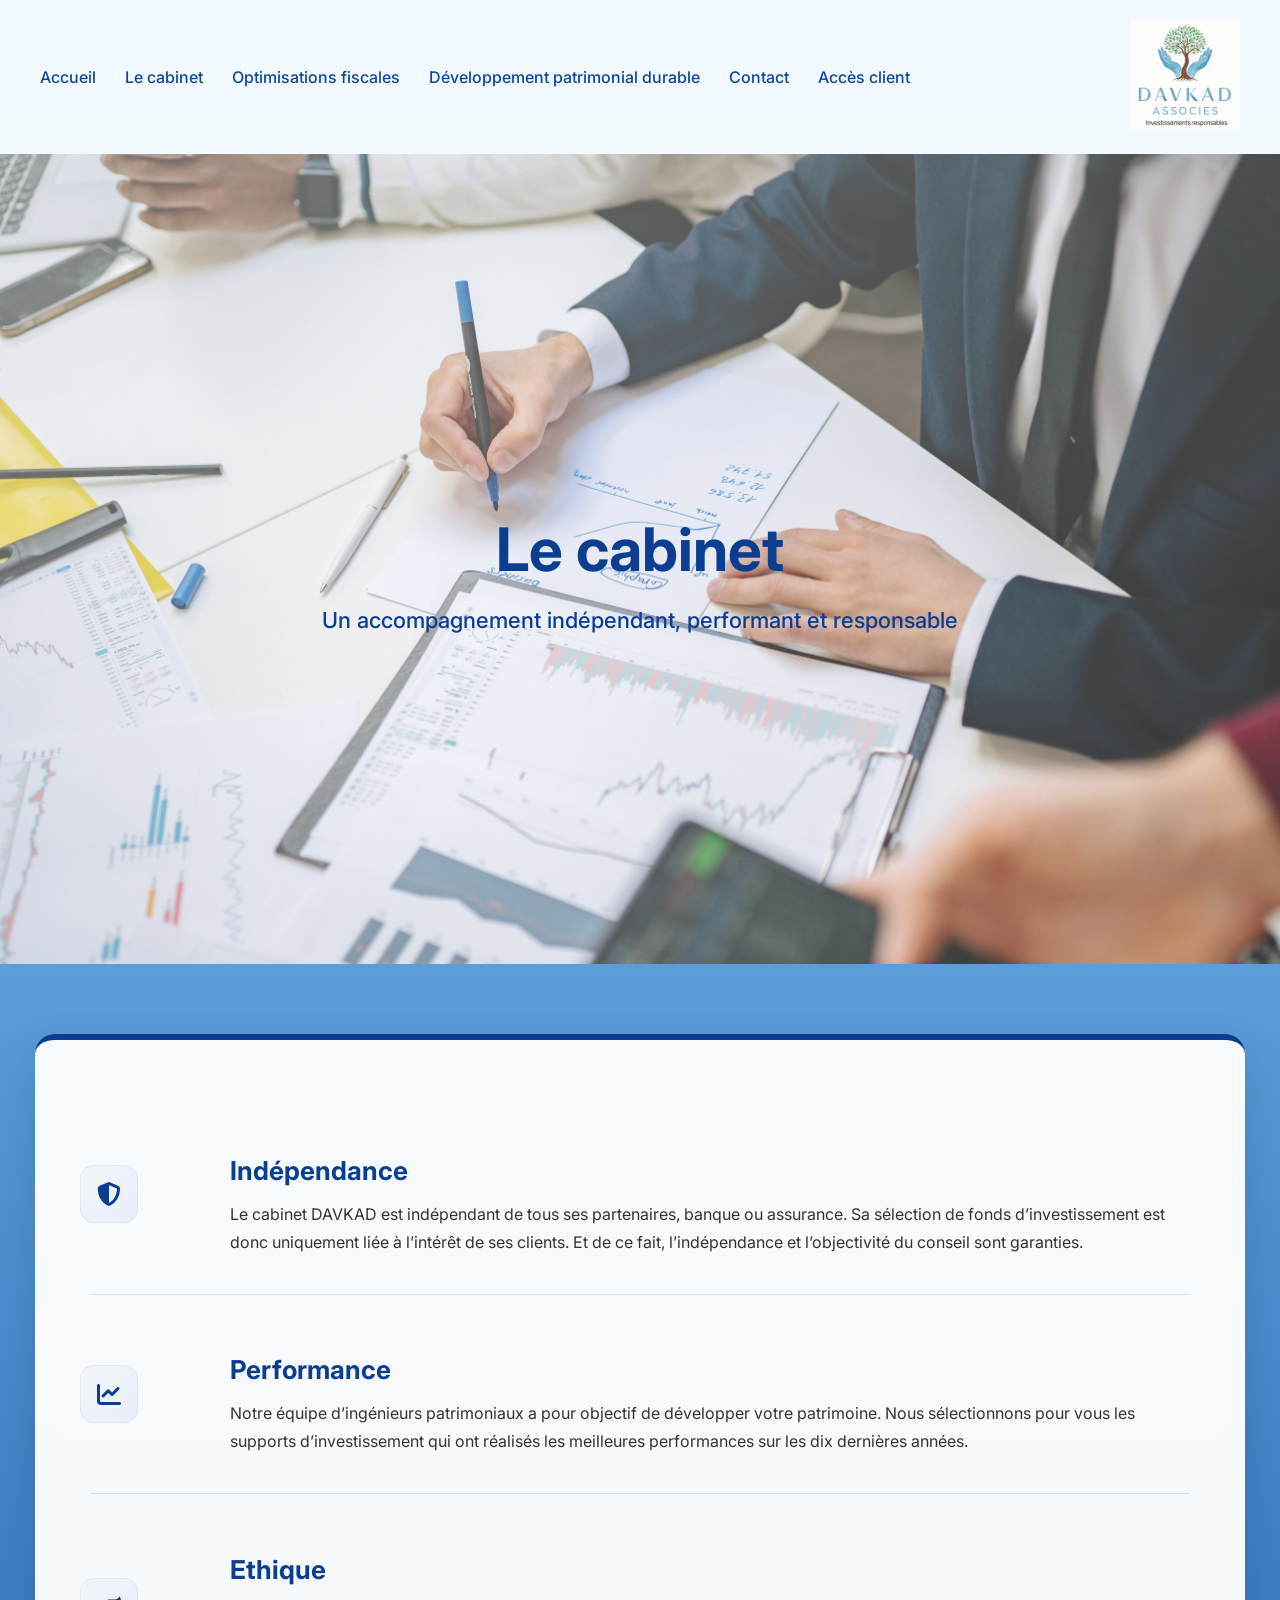
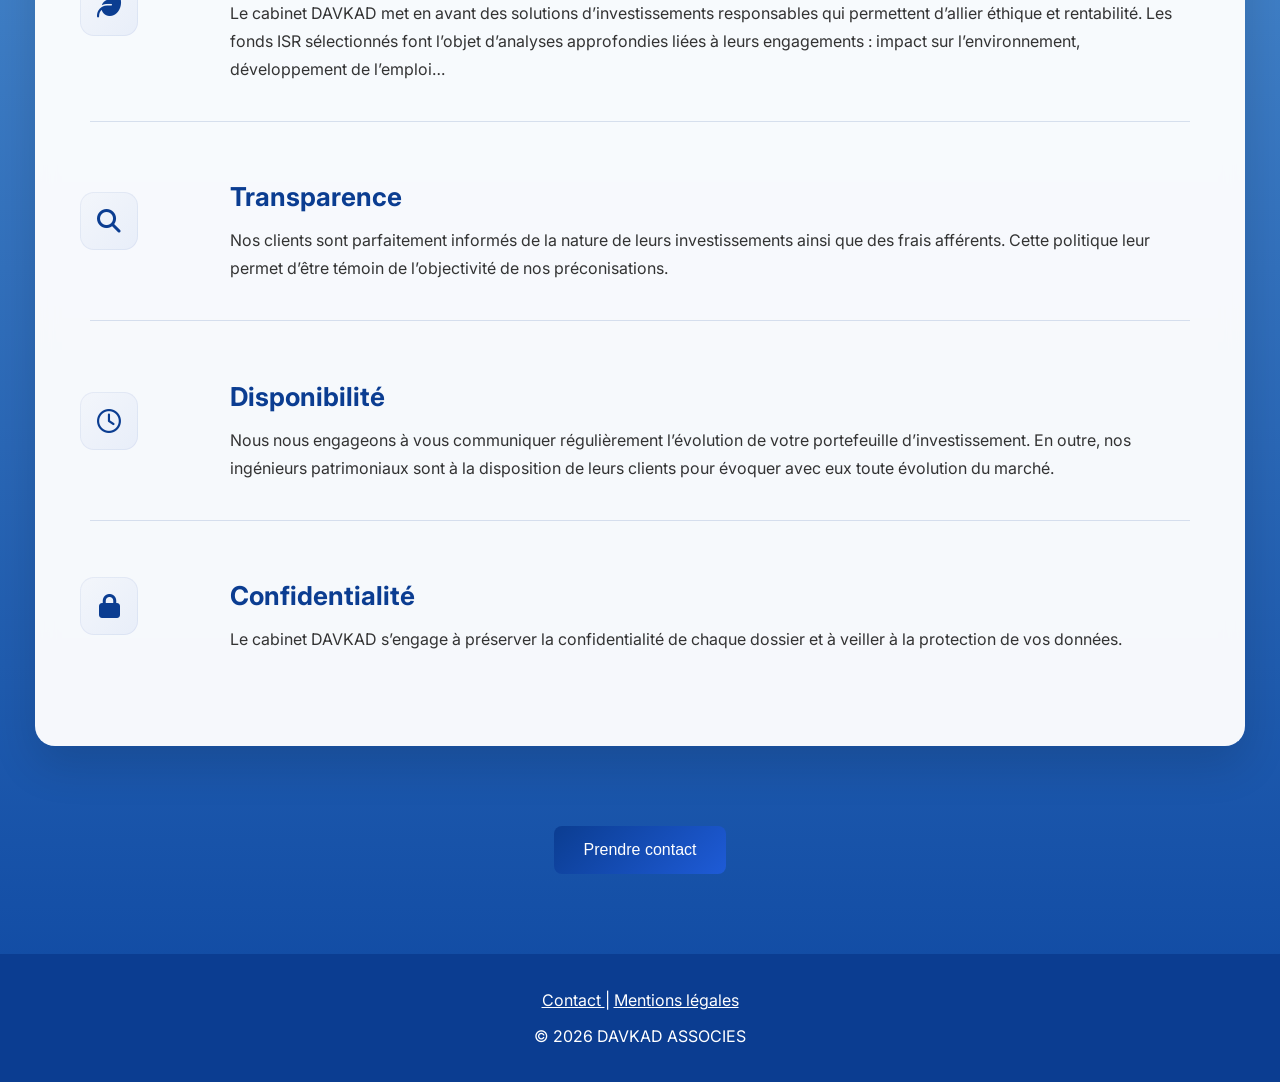
==== cabinet.html @ 6f0047c4 "Add files via upload" ====
<!DOCTYPE html>
<html lang="fr">
<head>
<meta charset="UTF-8">
<meta name="viewport" content="width=device-width, initial-scale=1.0">
<title>Le cabinet - DAVKAD ASSOCIES</title>

<link rel="stylesheet" href="style.css">

<style>

/* POPUP */
.popup {
  position: fixed;
  top: 0;
  left: 0;
  width: 100%;
  height: 100%;
  background: rgba(0,0,0,0.6);
  display: none;
  justify-content: center;
  align-items: center;
  z-index: 999;
}

.popup.active {
  display: flex;
}

.popup-content {
  background: white;
  padding: 30px;
  border-radius: 10px;
  width: 90%;
  max-width: 600px;
  position: relative;
}

.close-btn {
  position: absolute;
  top: 10px;
  right: 15px;
  font-size: 20px;
  cursor: pointer;
}

/* FORMULAIRE */
.contact-form {
  display: grid;
  grid-template-columns: 1fr 1fr;
  gap: 15px;
}

.input-group {
  position: relative;
}

.input-group i {
  position: absolute;
  left: 12px;
  top: 50%;
  transform: translateY(-50%);
  color: #888;
}

.input-group input,
.input-group select {
  width: 100%;
  padding: 12px 12px 12px 35px;
  border: 1px solid #ccc;
  border-radius: 6px;
}

.full {
  grid-column: span 2;
}

.contact-form button {
  grid-column: span 2;
  padding: 14px;
  background: linear-gradient(135deg, #0b3d91, #1e5bd7);
  color: white;
  border: none;
  border-radius: 6px;
  cursor: pointer;
}

/* HERO */
.hero-cabinet {
  height: 90vh;
  background-image: url("./images/slide7.jpg");
  background-size: cover;
  background-position: center;
  background-repeat: no-repeat;
  position: relative;
  display: flex;
  align-items: center;
  justify-content: center;
}

.hero-cabinet::after {
  content: "";
  position: absolute;
  inset: 0;
  background: linear-gradient(
    135deg,
    rgba(255,255,255,0.45),
    rgba(255,255,255,0.18)
  );
}

.hero-content {
  position: relative;
  z-index: 2;
  text-align: center;
}

.hero-content h1 {
  font-size: 60px;
  margin-bottom: 20px;
  color: #0b3d91;
}

.hero-content p {
  font-size: 22px;
  color: #0b3d91;
  font-weight: 500;
}

/* SECTION */
.section-cabinet {
  width: 90%;
  max-width: 1100px;
  margin: 70px auto 80px;
  padding: 55px;
  border-radius: 20px;
  background: rgba(255,255,255,0.96);
  backdrop-filter: blur(10px);
  border-top: 6px solid #0b3d91;
  box-shadow: 0 18px 45px rgba(0,0,0,0.14);
}

/* BLOCS */
.value-item {
  display: flex;
  align-items: center;
  padding: 38px 0;
  border-bottom: 1px solid rgba(11,61,145,0.14);
  position: relative;
}

.value-item:last-child {
  border-bottom: none;
}

/* ICONES */
.icon-box {

  position: absolute;
  left: -10px;

  min-width: 58px;
  height: 58px;

  border-radius: 14px;

  background: linear-gradient(
    135deg,
    #f3f6fb,
    #e8eef9
  );

  display: flex;
  align-items: center;
  justify-content: center;

  box-shadow:
  inset 0 0 0 1px rgba(11,61,145,0.06);
}

.icon-box i {
  font-size: 24px;
  color: #0b3d91;
}

/* PARAGRAPHES */
.value-content {

  margin-left: 140px;
}

.value-content h2 {
  color: #0b3d91;
  font-size: 26px;
  margin-bottom: 14px;
}

.value-content p {
  color: #333;
  font-size: 16px;
  line-height: 1.75;
  margin: 0;
}

/* CTA */
.cta-container {
  text-align: center;
  margin: 80px 0;
}

.cta-container button {
  padding: 15px 30px;
  border: none;
  border-radius: 8px;
  background: linear-gradient(135deg, #0b3d91, #1e5bd7);
  color: white;
  cursor: pointer;
  font-size: 16px;
}

/* RESPONSIVE */
@media(max-width: 900px) {

  .hero-content h1 {
    font-size: 42px;
  }

  .hero-content p {
    font-size: 18px;
  }

  .section-cabinet {
    padding: 35px;
  }

  .value-item {
    flex-direction: column;
    align-items: flex-start;
    gap: 25px;
  }

  .icon-box {
    position: relative;
    left: 0;
  }

  .value-content {
    margin-left: 0;
  }

  .value-content h2 {
    font-size: 24px;
  }

  .value-content p {
    font-size: 15px;
  }

  .contact-form {
    grid-template-columns: 1fr;
  }

  .full,
  .contact-form button {
    grid-column: span 1;
  }
}

</style>

<link rel="stylesheet"
href="https://cdnjs.cloudflare.com/ajax/libs/font-awesome/6.5.0/css/all.min.css">

</head>

<body>

<!-- HEADER -->
<header>
  <nav>
    <a href="index.html">Accueil</a>
    <a href="cabinet.html">Le cabinet</a>
    <a href="optimisations.html">Optimisations fiscales</a>
    <a href="patrimoine.html">Développement patrimonial durable</a>
    <a href="#" onclick="openPopup()">Contact</a>
    <a href="client.html">Accès client</a>
  </nav>

  <div class="logo">
    <img src="images/logo.png" alt="DAVKAD ASSOCIES">
  </div>
</header>

<!-- HERO -->
<section class="hero-cabinet">
  <div class="hero-content">
    <h1>Le cabinet</h1>
    <p>Un accompagnement indépendant, performant et responsable</p>
  </div>
</section>

<!-- CONTENU -->
<section class="section-cabinet">

  <div class="value-item">
    <div class="icon-box">
      <i class="fa-solid fa-shield-halved"></i>
    </div>

    <div class="value-content">
      <h2>Indépendance</h2>

      <p>
        Le cabinet DAVKAD est indépendant de tous ses partenaires, banque ou assurance.
        Sa sélection de fonds d’investissement est donc uniquement liée à l’intérêt de ses clients.
        Et de ce fait, l’indépendance et l’objectivité du conseil sont garanties.
      </p>
    </div>
  </div>

  <div class="value-item">
    <div class="icon-box">
      <i class="fa-solid fa-chart-line"></i>
    </div>

    <div class="value-content">
      <h2>Performance</h2>

      <p>
        Notre équipe d’ingénieurs patrimoniaux a pour objectif de développer votre patrimoine.
        Nous sélectionnons pour vous les supports d’investissement qui ont réalisés les meilleures
        performances sur les dix dernières années.
      </p>
    </div>
  </div>

  <div class="value-item">
    <div class="icon-box">
      <i class="fa-solid fa-leaf"></i>
    </div>

    <div class="value-content">
      <h2>Ethique</h2>

      <p>
        Le cabinet DAVKAD met en avant des solutions d’investissements responsables qui permettent
        d’allier éthique et rentabilité. Les fonds ISR sélectionnés font l’objet d’analyses approfondies
        liées à leurs engagements : impact sur l’environnement, développement de l’emploi…
      </p>
    </div>
  </div>

  <div class="value-item">
    <div class="icon-box">
      <i class="fa-solid fa-magnifying-glass"></i>
    </div>

    <div class="value-content">
      <h2>Transparence</h2>

      <p>
        Nos clients sont parfaitement informés de la nature de leurs investissements ainsi que des frais afférents.
        Cette politique leur permet d’être témoin de l’objectivité de nos préconisations.
      </p>
    </div>
  </div>

  <div class="value-item">
    <div class="icon-box">
      <i class="fa-regular fa-clock"></i>
    </div>

    <div class="value-content">
      <h2>Disponibilité</h2>

      <p>
        Nous nous engageons à vous communiquer régulièrement l’évolution de votre portefeuille d’investissement.
        En outre, nos ingénieurs patrimoniaux sont à la disposition de leurs clients pour évoquer avec eux
        toute évolution du marché.
      </p>
    </div>
  </div>

  <div class="value-item">
    <div class="icon-box">
      <i class="fa-solid fa-lock"></i>
    </div>

    <div class="value-content">
      <h2>Confidentialité</h2>

      <p>
        Le cabinet DAVKAD s’engage à préserver la confidentialité de chaque dossier
        et à veiller à la protection de vos données.
      </p>
    </div>
  </div>

</section>

<!-- CTA -->
<div class="cta-container">
  <button onclick="openPopup()">Prendre contact</button>
</div>

<!-- POPUP -->
<div class="popup" id="contactPopup">
  <div class="popup-content">

    <span class="close-btn" onclick="closePopup()">&times;</span>

    <form class="contact-form" action="https://formspree.io/f/mjglylrj" method="POST">

      <div class="input-group">
        <i class="fa fa-user"></i>
        <input type="text" name="nom" placeholder="Nom *" required>
      </div>

      <div class="input-group">
        <i class="fa fa-user"></i>
        <input type="text" name="prenom" placeholder="Prénom *" required>
      </div>

      <div class="input-group full">
        <i class="fa fa-envelope"></i>
        <input type="email" name="email" placeholder="Email *" required>
      </div>

      <div class="input-group">
        <i class="fa fa-phone"></i>
        <input type="tel" name="telephone" placeholder="Téléphone mobile">
      </div>

      <div class="input-group">
        <i class="fa fa-calendar"></i>
        <input type="number" name="age" placeholder="Âge">
      </div>

      <div class="input-group full">
        <i class="fa fa-briefcase"></i>
        <input type="text" name="profession" placeholder="Profession">
      </div>

      <div class="input-group full">
        <i class="fa fa-euro-sign"></i>

        <select name="revenu">
          <option value="">Tranche de revenu</option>
          <option>0 à 30 000 €</option>
          <option>30 000 – 50 000 €</option>
          <option>50 000 – 80 000 €</option>
          <option>80 000 € +</option>
        </select>
      </div>

      <button type="submit">Envoyer</button>

    </form>

  </div>
</div>

<!-- FOOTER -->
<footer style="background:#0b3d91;color:white;padding:20px;text-align:center;">

  <p>
    <a href="#" onclick="openPopup()" style="color:white;">
      Contact
    </a>

    |

    <a href="mentions.html" style="color:white;">
      Mentions légales
    </a>
  </p>

  <p>© 2026 DAVKAD ASSOCIES</p>

</footer>

<script>

function openPopup() {
  document.getElementById("contactPopup").classList.add("active");
}

function closePopup() {
  document.getElementById("contactPopup").classList.remove("active");
}

window.onclick = function(e) {

  const popup = document.getElementById("contactPopup");

  if (e.target === popup) {
    popup.classList.remove("active");
  }
}

</script>

</body>
</html>
---- style.css ----
@import url('https://fonts.googleapis.com/css2?family=Inter:wght@300;400;600&display=swap');

/* BASE */
body {
  margin: 0;
  font-family: 'Inter', sans-serif;

  /* 🔥 NOUVEAU FOND GLOBAL */
  background: linear-gradient(to bottom, #87CEFA, #0d47a1);
}

/* HEADER */
header {
  background: rgba(255,255,255,0.9);
  padding: 20px 40px;
  display: flex;
  justify-content: space-between;
  align-items: center;
  backdrop-filter: blur(6px);
}

nav a {
  color: #0d47a1;
  margin-right: 25px;
  text-decoration: none;
  font-weight: 500;
}

.logo img {
  height: 110px;
}

/* SLIDER */
.slider {
  position: relative;
  height: 500px;
  overflow: hidden;
}

/* SLIDES */
.slide {
  position: absolute;
  width: 100%;
  height: 100%;
  top: 0;
  left: 0;

  display: flex;
  justify-content: center;
  align-items: center;

  color: white;

  opacity: 0;
  transition: opacity 1.2s ease-in-out;
}

.slide.active {
  opacity: 1;
}

/* IMAGES */
.slide1 { background-image: url("images/slide1.jpg"); }
.slide2 { background-image: url("images/slide2.jpg"); }
.slide3 { background-image: url("images/slide3.jpg"); }
.slide4 { background-image: url("images/slide4.jpg"); }

/* COMMUN */
.slide1,
.slide2,
.slide3,
.slide4 {
  background-size: cover;
  background-position: center;
  animation: zoom 10s ease-in-out infinite alternate;
}

/* ZOOM */
@keyframes zoom {
  from { transform: scale(1); }
  to { transform: scale(1.1); }
}

/* TEXTE */
.content {
  text-align: center;
  animation: fadeUp 1.2s ease;
}

.content h1,
.content p {
  text-shadow: 0 4px 15px rgba(0,0,0,0.6);
}

.content h1 {
  font-size: 44px;
}

.content p {
  font-size: 20px;
}

/* ANIMATION TEXTE */
@keyframes fadeUp {
  from {
    opacity: 0;
    transform: translateY(20px);
  }
  to {
    opacity: 1;
    transform: translateY(0);
  }
}

/* SECTION */
.section {
  background: rgba(255,255,255,0.95);
  margin: 40px auto;
  padding: 60px 40px;
  max-width: 1000px;
  border-radius: 12px;
}

/* FOOTER */
footer {
  background: rgba(13,71,161,0.9);
  color: white;
  text-align: center;
  padding: 20px;
  margin-top: 40px;
}
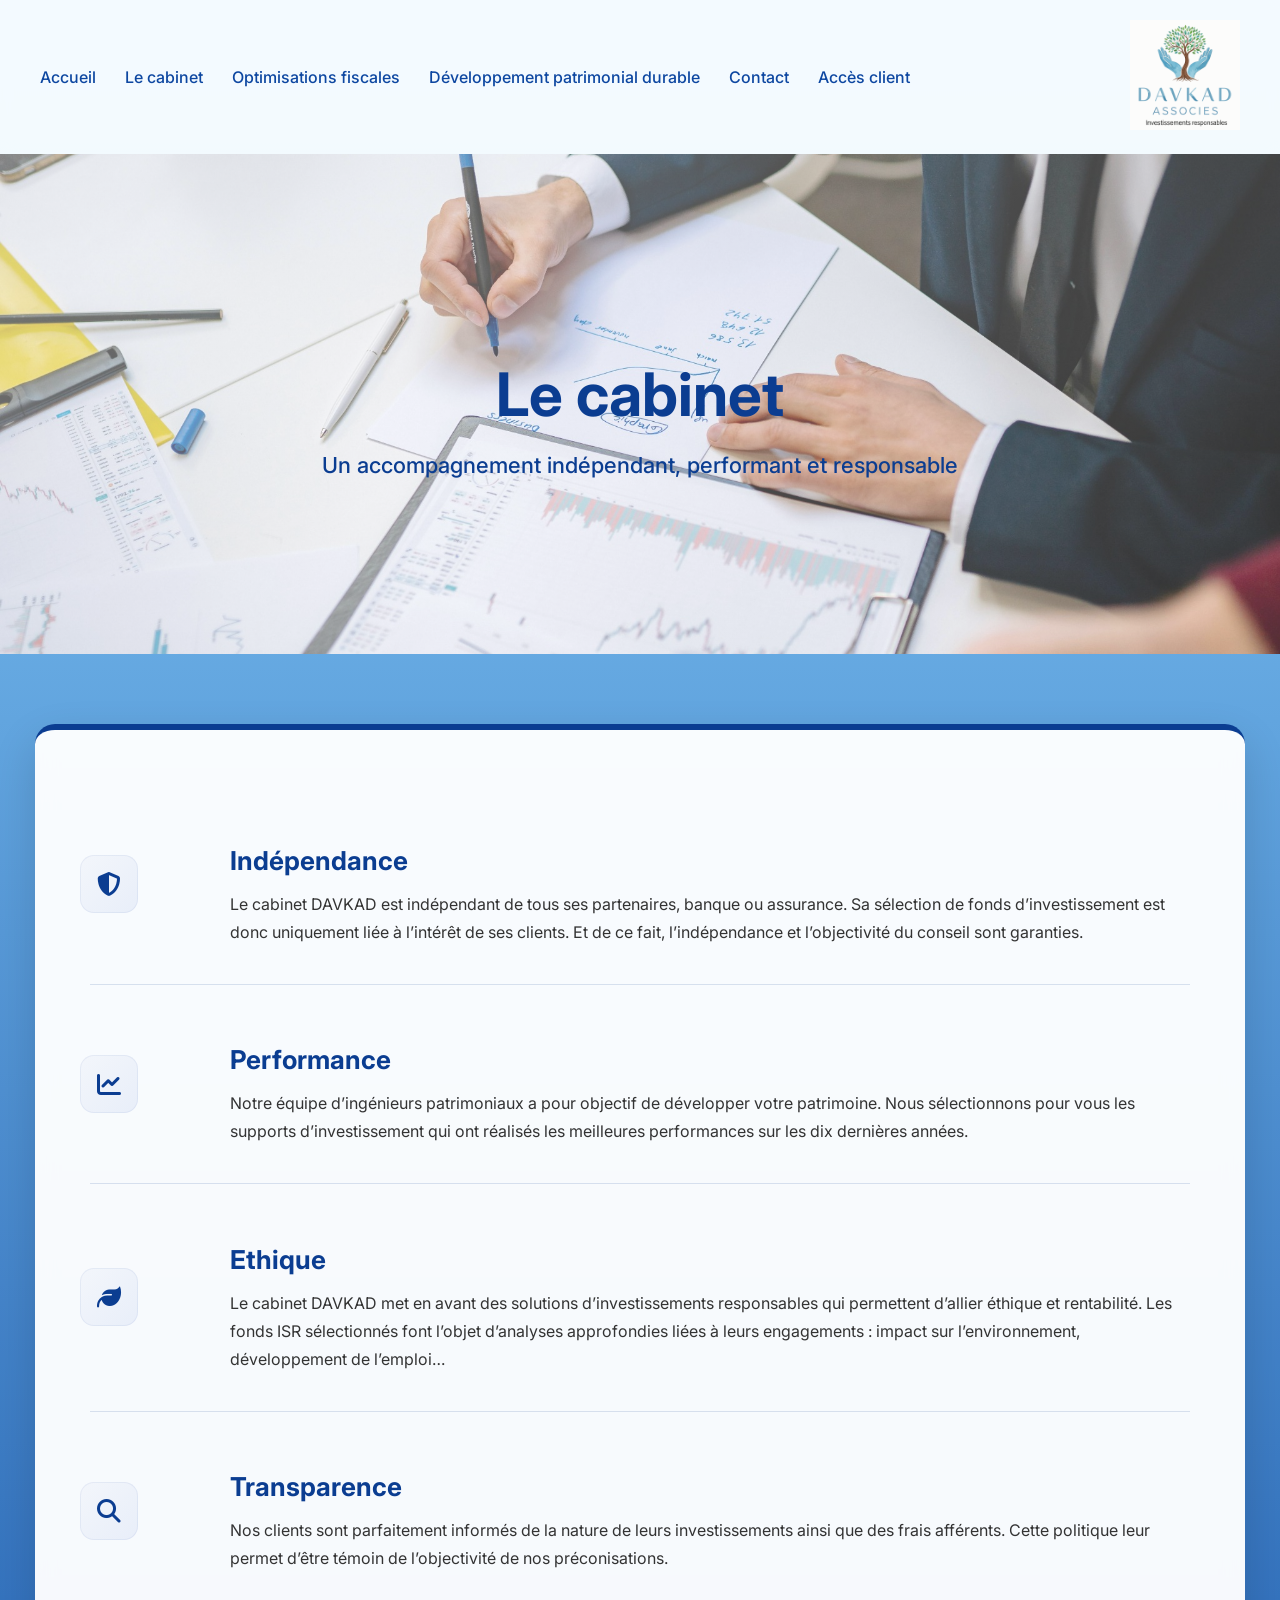
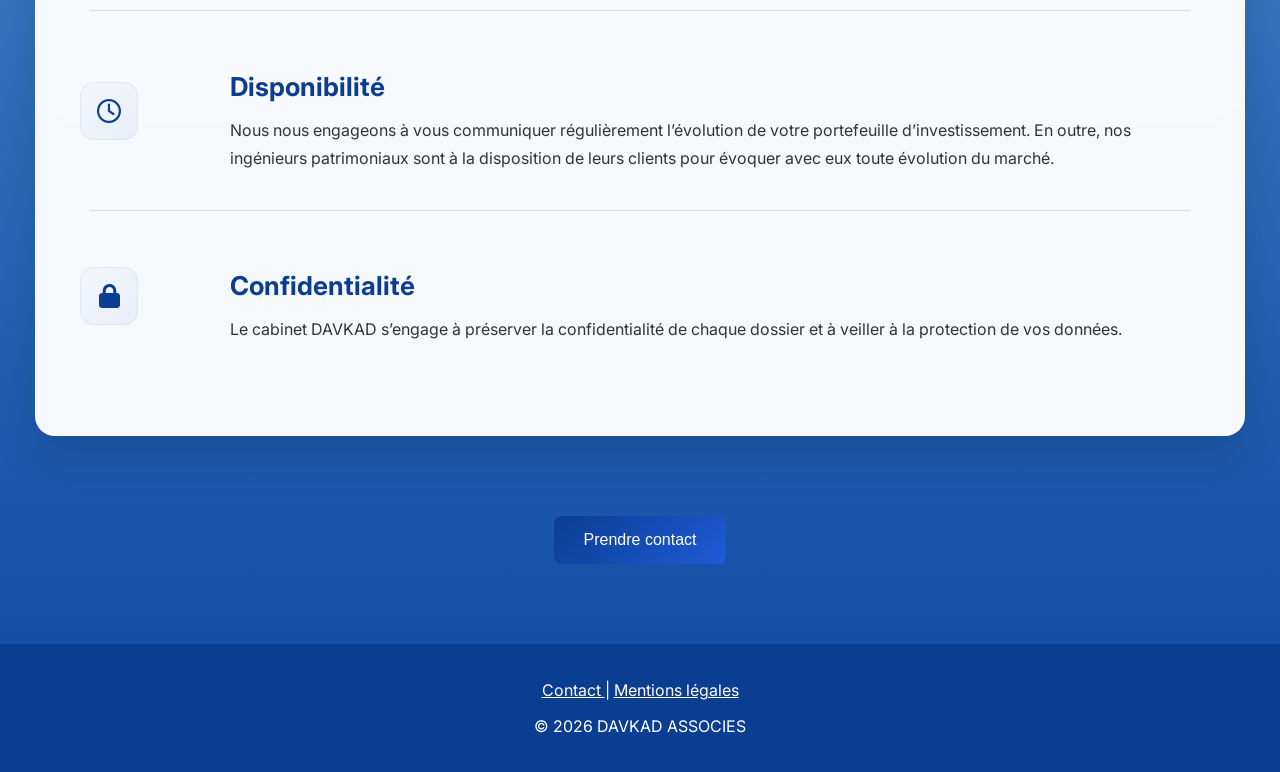
==== commit 6004f38f: "Add files via upload" ====
--- a/cabinet.html
+++ b/cabinet.html
@@ -87,7 +87,7 @@
 
 /* HERO */
 .hero-cabinet {
-  height: 90vh;
+  height: 500px;
   background-image: url("./images/slide7.jpg");
   background-size: cover;
   background-position: center;
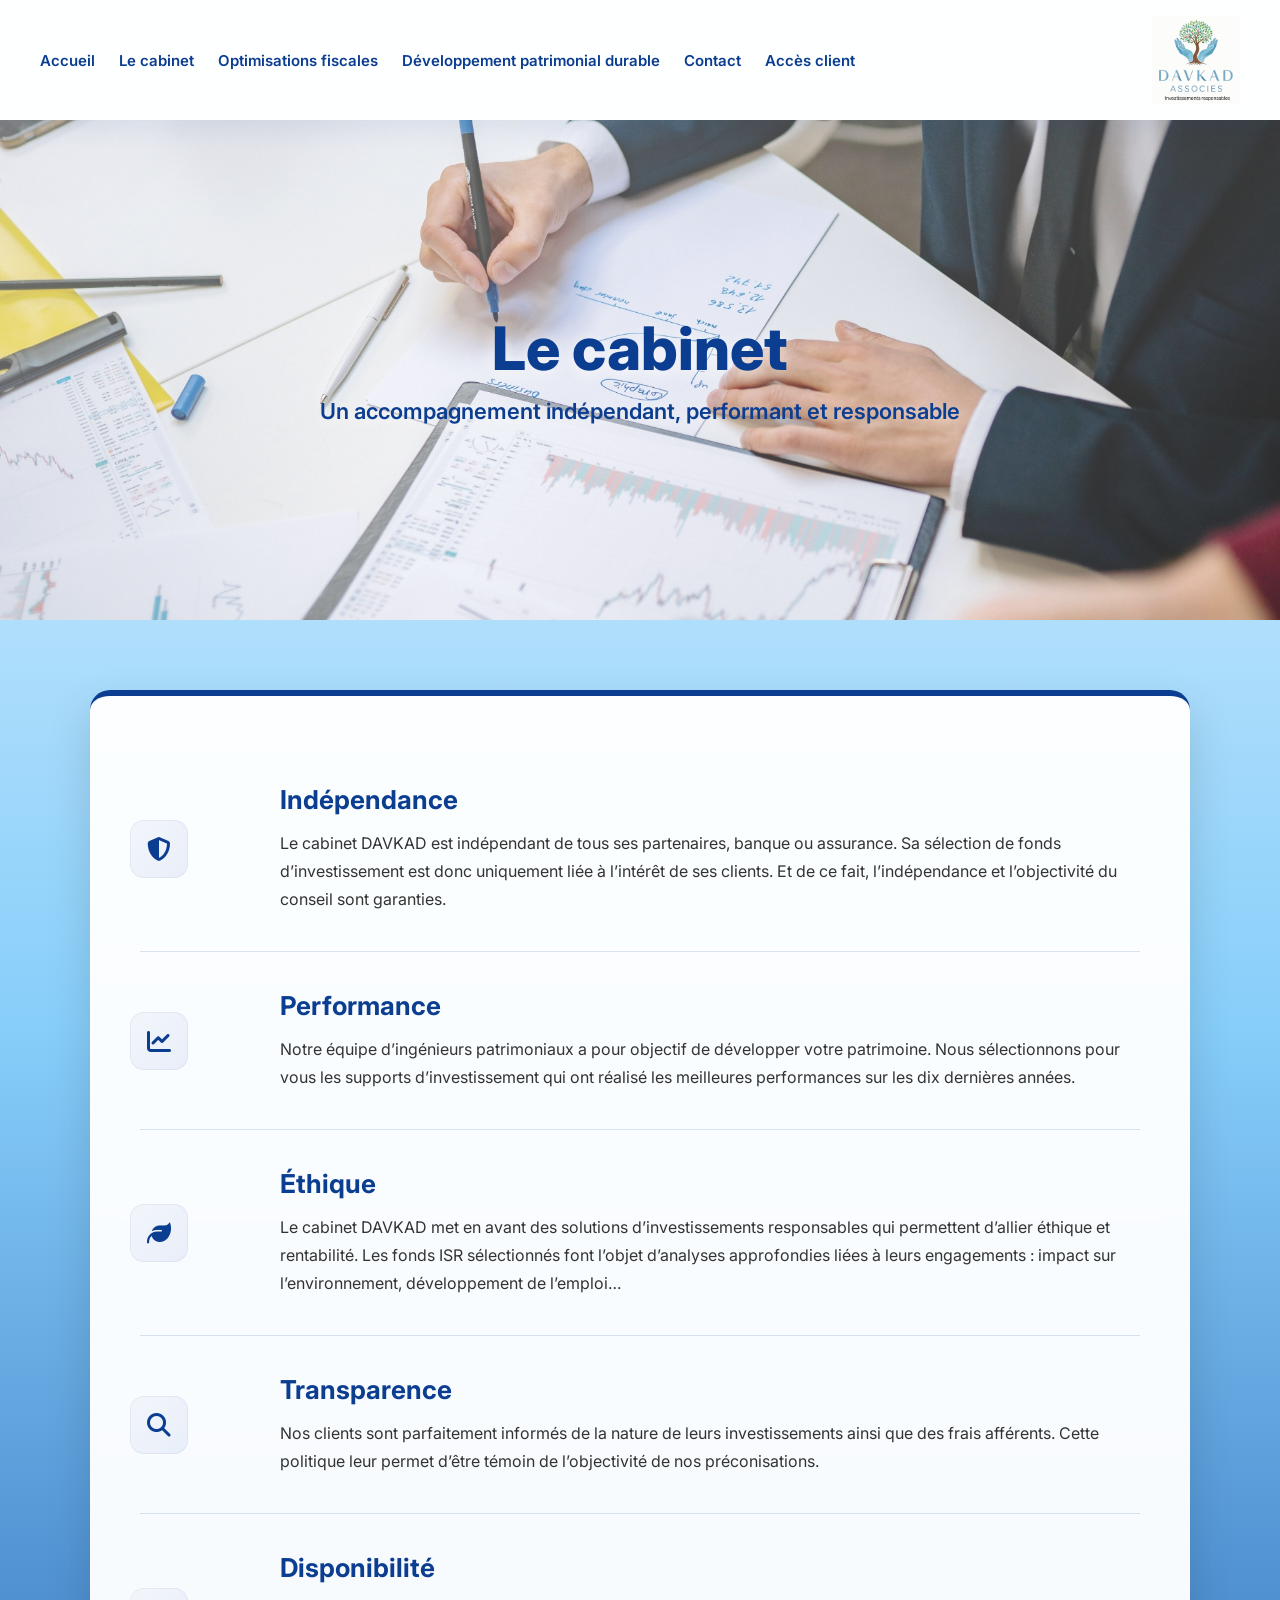
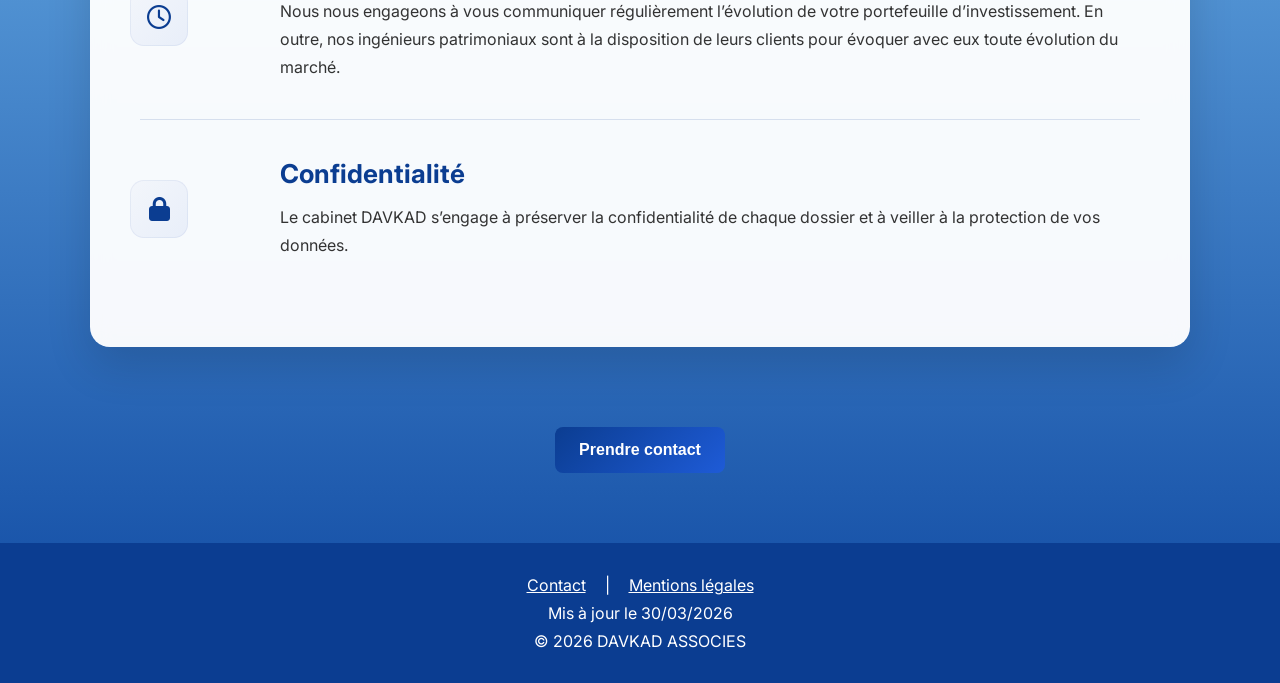
==== commit 04109400: "Add files via upload" ====
--- a/cabinet.html
+++ b/cabinet.html
@@ -4,501 +4,61 @@
 <meta charset="UTF-8">
 <meta name="viewport" content="width=device-width, initial-scale=1.0">
 <title>Le cabinet - DAVKAD ASSOCIES</title>
-
+<meta name="description" content="Découvrez les engagements du cabinet DAVKAD ASSOCIES : indépendance, performance, éthique, transparence, disponibilité et confidentialité.">
+<meta name="robots" content="index, follow">
+<meta name="author" content="DAVKAD ASSOCIES">
+<link rel="canonical" href="https://www.davkad.fr/">
+<link rel="icon" type="image/png" href="images/logo.png">
+<meta property="og:type" content="website">
+<meta property="og:locale" content="fr_FR">
+<meta property="og:site_name" content="DAVKAD ASSOCIES">
+<meta property="og:title" content="Le cabinet - DAVKAD ASSOCIES">
+<meta property="og:description" content="Découvrez les engagements du cabinet DAVKAD ASSOCIES : indépendance, performance, éthique, transparence, disponibilité et confidentialité.">
+<meta property="og:image" content="https://www.davkad.fr/images/logo.png">
+<meta property="og:url" content="https://www.davkad.fr/">
+<meta name="twitter:card" content="summary_large_image">
+<link rel="preconnect" href="https://fonts.googleapis.com">
+<link rel="preconnect" href="https://fonts.gstatic.com" crossorigin>
 <link rel="stylesheet" href="style.css">
-
-<style>
-
-/* POPUP */
-.popup {
-  position: fixed;
-  top: 0;
-  left: 0;
-  width: 100%;
-  height: 100%;
-  background: rgba(0,0,0,0.6);
-  display: none;
-  justify-content: center;
-  align-items: center;
-  z-index: 999;
-}
-
-.popup.active {
-  display: flex;
-}
-
-.popup-content {
-  background: white;
-  padding: 30px;
-  border-radius: 10px;
-  width: 90%;
-  max-width: 600px;
-  position: relative;
-}
-
-.close-btn {
-  position: absolute;
-  top: 10px;
-  right: 15px;
-  font-size: 20px;
-  cursor: pointer;
-}
-
-/* FORMULAIRE */
-.contact-form {
-  display: grid;
-  grid-template-columns: 1fr 1fr;
-  gap: 15px;
-}
-
-.input-group {
-  position: relative;
-}
-
-.input-group i {
-  position: absolute;
-  left: 12px;
-  top: 50%;
-  transform: translateY(-50%);
-  color: #888;
-}
-
-.input-group input,
-.input-group select {
-  width: 100%;
-  padding: 12px 12px 12px 35px;
-  border: 1px solid #ccc;
-  border-radius: 6px;
-}
-
-.full {
-  grid-column: span 2;
-}
-
-.contact-form button {
-  grid-column: span 2;
-  padding: 14px;
-  background: linear-gradient(135deg, #0b3d91, #1e5bd7);
-  color: white;
-  border: none;
-  border-radius: 6px;
-  cursor: pointer;
-}
-
-/* HERO */
-.hero-cabinet {
-  height: 500px;
-  background-image: url("./images/slide7.jpg");
-  background-size: cover;
-  background-position: center;
-  background-repeat: no-repeat;
-  position: relative;
-  display: flex;
-  align-items: center;
-  justify-content: center;
-}
-
-.hero-cabinet::after {
-  content: "";
-  position: absolute;
-  inset: 0;
-  background: linear-gradient(
-    135deg,
-    rgba(255,255,255,0.45),
-    rgba(255,255,255,0.18)
-  );
-}
-
-.hero-content {
-  position: relative;
-  z-index: 2;
-  text-align: center;
-}
-
-.hero-content h1 {
-  font-size: 60px;
-  margin-bottom: 20px;
-  color: #0b3d91;
-}
-
-.hero-content p {
-  font-size: 22px;
-  color: #0b3d91;
-  font-weight: 500;
-}
-
-/* SECTION */
-.section-cabinet {
-  width: 90%;
-  max-width: 1100px;
-  margin: 70px auto 80px;
-  padding: 55px;
-  border-radius: 20px;
-  background: rgba(255,255,255,0.96);
-  backdrop-filter: blur(10px);
-  border-top: 6px solid #0b3d91;
-  box-shadow: 0 18px 45px rgba(0,0,0,0.14);
-}
-
-/* BLOCS */
-.value-item {
-  display: flex;
-  align-items: center;
-  padding: 38px 0;
-  border-bottom: 1px solid rgba(11,61,145,0.14);
-  position: relative;
-}
-
-.value-item:last-child {
-  border-bottom: none;
-}
-
-/* ICONES */
-.icon-box {
-
-  position: absolute;
-  left: -10px;
-
-  min-width: 58px;
-  height: 58px;
-
-  border-radius: 14px;
-
-  background: linear-gradient(
-    135deg,
-    #f3f6fb,
-    #e8eef9
-  );
-
-  display: flex;
-  align-items: center;
-  justify-content: center;
-
-  box-shadow:
-  inset 0 0 0 1px rgba(11,61,145,0.06);
-}
-
-.icon-box i {
-  font-size: 24px;
-  color: #0b3d91;
-}
-
-/* PARAGRAPHES */
-.value-content {
-
-  margin-left: 140px;
-}
-
-.value-content h2 {
-  color: #0b3d91;
-  font-size: 26px;
-  margin-bottom: 14px;
-}
-
-.value-content p {
-  color: #333;
-  font-size: 16px;
-  line-height: 1.75;
-  margin: 0;
-}
-
-/* CTA */
-.cta-container {
-  text-align: center;
-  margin: 80px 0;
-}
-
-.cta-container button {
-  padding: 15px 30px;
-  border: none;
-  border-radius: 8px;
-  background: linear-gradient(135deg, #0b3d91, #1e5bd7);
-  color: white;
-  cursor: pointer;
-  font-size: 16px;
-}
-
-/* RESPONSIVE */
-@media(max-width: 900px) {
-
-  .hero-content h1 {
-    font-size: 42px;
-  }
-
-  .hero-content p {
-    font-size: 18px;
-  }
-
-  .section-cabinet {
-    padding: 35px;
-  }
-
-  .value-item {
-    flex-direction: column;
-    align-items: flex-start;
-    gap: 25px;
-  }
-
-  .icon-box {
-    position: relative;
-    left: 0;
-  }
-
-  .value-content {
-    margin-left: 0;
-  }
-
-  .value-content h2 {
-    font-size: 24px;
-  }
-
-  .value-content p {
-    font-size: 15px;
-  }
-
-  .contact-form {
-    grid-template-columns: 1fr;
-  }
-
-  .full,
-  .contact-form button {
-    grid-column: span 1;
-  }
-}
-
-</style>
-
-<link rel="stylesheet"
-href="https://cdnjs.cloudflare.com/ajax/libs/font-awesome/6.5.0/css/all.min.css">
-
+<link rel="stylesheet" href="https://cdnjs.cloudflare.com/ajax/libs/font-awesome/6.5.0/css/all.min.css">
 </head>
-
 <body>
-
-<!-- HEADER -->
 <header>
-  <nav>
+  <nav aria-label="Navigation principale">
     <a href="index.html">Accueil</a>
     <a href="cabinet.html">Le cabinet</a>
     <a href="optimisations.html">Optimisations fiscales</a>
     <a href="patrimoine.html">Développement patrimonial durable</a>
-    <a href="#" onclick="openPopup()">Contact</a>
+    <a href="index.html#contact-formulaire">Contact</a>
     <a href="client.html">Accès client</a>
   </nav>
-
-  <div class="logo">
-    <img src="images/logo.png" alt="DAVKAD ASSOCIES">
-  </div>
+  <div class="logo"><a href="index.html"><img src="images/logo.png" alt="DAVKAD ASSOCIES - Investissements responsables" loading="eager"></a></div>
 </header>
 
-<!-- HERO -->
-<section class="hero-cabinet">
-  <div class="hero-content">
-    <h1>Le cabinet</h1>
-    <p>Un accompagnement indépendant, performant et responsable</p>
-  </div>
-</section>
-
-<!-- CONTENU -->
-<section class="section-cabinet">
-
-  <div class="value-item">
-    <div class="icon-box">
-      <i class="fa-solid fa-shield-halved"></i>
-    </div>
-
-    <div class="value-content">
-      <h2>Indépendance</h2>
-
-      <p>
-        Le cabinet DAVKAD est indépendant de tous ses partenaires, banque ou assurance.
-        Sa sélection de fonds d’investissement est donc uniquement liée à l’intérêt de ses clients.
-        Et de ce fait, l’indépendance et l’objectivité du conseil sont garanties.
-      </p>
-    </div>
-  </div>
-
-  <div class="value-item">
-    <div class="icon-box">
-      <i class="fa-solid fa-chart-line"></i>
-    </div>
-
-    <div class="value-content">
-      <h2>Performance</h2>
-
-      <p>
-        Notre équipe d’ingénieurs patrimoniaux a pour objectif de développer votre patrimoine.
-        Nous sélectionnons pour vous les supports d’investissement qui ont réalisés les meilleures
-        performances sur les dix dernières années.
-      </p>
-    </div>
-  </div>
-
-  <div class="value-item">
-    <div class="icon-box">
-      <i class="fa-solid fa-leaf"></i>
-    </div>
-
-    <div class="value-content">
-      <h2>Ethique</h2>
-
-      <p>
-        Le cabinet DAVKAD met en avant des solutions d’investissements responsables qui permettent
-        d’allier éthique et rentabilité. Les fonds ISR sélectionnés font l’objet d’analyses approfondies
-        liées à leurs engagements : impact sur l’environnement, développement de l’emploi…
-      </p>
-    </div>
-  </div>
-
-  <div class="value-item">
-    <div class="icon-box">
-      <i class="fa-solid fa-magnifying-glass"></i>
-    </div>
-
-    <div class="value-content">
-      <h2>Transparence</h2>
-
-      <p>
-        Nos clients sont parfaitement informés de la nature de leurs investissements ainsi que des frais afférents.
-        Cette politique leur permet d’être témoin de l’objectivité de nos préconisations.
-      </p>
-    </div>
-  </div>
-
-  <div class="value-item">
-    <div class="icon-box">
-      <i class="fa-regular fa-clock"></i>
-    </div>
-
-    <div class="value-content">
-      <h2>Disponibilité</h2>
-
-      <p>
-        Nous nous engageons à vous communiquer régulièrement l’évolution de votre portefeuille d’investissement.
-        En outre, nos ingénieurs patrimoniaux sont à la disposition de leurs clients pour évoquer avec eux
-        toute évolution du marché.
-      </p>
-    </div>
-  </div>
-
-  <div class="value-item">
-    <div class="icon-box">
-      <i class="fa-solid fa-lock"></i>
-    </div>
-
-    <div class="value-content">
-      <h2>Confidentialité</h2>
-
-      <p>
-        Le cabinet DAVKAD s’engage à préserver la confidentialité de chaque dossier
-        et à veiller à la protection de vos données.
-      </p>
-    </div>
-  </div>
-
-</section>
-
-<!-- CTA -->
-<div class="cta-container">
-  <button onclick="openPopup()">Prendre contact</button>
-</div>
-
-<!-- POPUP -->
-<div class="popup" id="contactPopup">
+<section class="hero hero-cabinet"><div class="hero-content"><h1>Le cabinet</h1><p>Un accompagnement indépendant, performant et responsable</p></div></section>
+<section class="section-card">
+  <div class="value-item"><div class="icon-box"><i class="fa-solid fa-shield-halved"></i></div><div class="value-content"><h2>Indépendance</h2><p>Le cabinet DAVKAD est indépendant de tous ses partenaires, banque ou assurance. Sa sélection de fonds d’investissement est donc uniquement liée à l’intérêt de ses clients. Et de ce fait, l’indépendance et l’objectivité du conseil sont garanties.</p></div></div><div class="value-item"><div class="icon-box"><i class="fa-solid fa-chart-line"></i></div><div class="value-content"><h2>Performance</h2><p>Notre équipe d’ingénieurs patrimoniaux a pour objectif de développer votre patrimoine. Nous sélectionnons pour vous les supports d’investissement qui ont réalisé les meilleures performances sur les dix dernières années.</p></div></div><div class="value-item"><div class="icon-box"><i class="fa-solid fa-leaf"></i></div><div class="value-content"><h2>Éthique</h2><p>Le cabinet DAVKAD met en avant des solutions d’investissements responsables qui permettent d’allier éthique et rentabilité. Les fonds ISR sélectionnés font l’objet d’analyses approfondies liées à leurs engagements : impact sur l’environnement, développement de l’emploi…</p></div></div><div class="value-item"><div class="icon-box"><i class="fa-solid fa-magnifying-glass"></i></div><div class="value-content"><h2>Transparence</h2><p>Nos clients sont parfaitement informés de la nature de leurs investissements ainsi que des frais afférents. Cette politique leur permet d’être témoin de l’objectivité de nos préconisations.</p></div></div><div class="value-item"><div class="icon-box"><i class="fa-regular fa-clock"></i></div><div class="value-content"><h2>Disponibilité</h2><p>Nous nous engageons à vous communiquer régulièrement l’évolution de votre portefeuille d’investissement. En outre, nos ingénieurs patrimoniaux sont à la disposition de leurs clients pour évoquer avec eux toute évolution du marché.</p></div></div><div class="value-item"><div class="icon-box"><i class="fa-solid fa-lock"></i></div><div class="value-content"><h2>Confidentialité</h2><p>Le cabinet DAVKAD s’engage à préserver la confidentialité de chaque dossier et à veiller à la protection de vos données.</p></div></div></section><div class="cta-container"><button onclick="openPopup()">Prendre contact</button></div><div class="popup" id="contactPopup" aria-hidden="true">
   <div class="popup-content">
-
-    <span class="close-btn" onclick="closePopup()">&times;</span>
-
+    <span class="close-btn" onclick="closePopup()" aria-label="Fermer">&times;</span>
+    <h2>Nous contacter</h2>
     <form class="contact-form" action="https://formspree.io/f/mjglylrj" method="POST">
-
-      <div class="input-group">
-        <i class="fa fa-user"></i>
-        <input type="text" name="nom" placeholder="Nom *" required>
-      </div>
-
-      <div class="input-group">
-        <i class="fa fa-user"></i>
-        <input type="text" name="prenom" placeholder="Prénom *" required>
-      </div>
-
-      <div class="input-group full">
-        <i class="fa fa-envelope"></i>
-        <input type="email" name="email" placeholder="Email *" required>
-      </div>
-
-      <div class="input-group">
-        <i class="fa fa-phone"></i>
-        <input type="tel" name="telephone" placeholder="Téléphone mobile">
-      </div>
-
-      <div class="input-group">
-        <i class="fa fa-calendar"></i>
-        <input type="number" name="age" placeholder="Âge">
-      </div>
-
-      <div class="input-group full">
-        <i class="fa fa-briefcase"></i>
-        <input type="text" name="profession" placeholder="Profession">
-      </div>
-
-      <div class="input-group full">
-        <i class="fa fa-euro-sign"></i>
-
-        <select name="revenu">
-          <option value="">Tranche de revenu</option>
-          <option>0 à 30 000 €</option>
-          <option>30 000 – 50 000 €</option>
-          <option>50 000 – 80 000 €</option>
-          <option>80 000 € +</option>
-        </select>
-      </div>
-
+      <input type="text" name="_gotcha" style="display:none" tabindex="-1" autocomplete="off">
+      <div class="input-group"><i class="fa fa-user"></i><input type="text" name="nom" placeholder="Nom *" required></div>
+      <div class="input-group"><i class="fa fa-user"></i><input type="text" name="prenom" placeholder="Prénom *" required></div>
+      <div class="input-group full"><i class="fa fa-envelope"></i><input type="email" name="email" placeholder="Email *" required></div>
+      <div class="input-group"><i class="fa fa-phone"></i><input type="tel" name="telephone" placeholder="Téléphone mobile"></div>
+      <div class="input-group"><i class="fa fa-calendar"></i><input type="number" name="age" placeholder="Âge"></div>
+      <div class="input-group full"><i class="fa fa-briefcase"></i><input type="text" name="profession" placeholder="Profession"></div>
+      <div class="input-group full"><i class="fa fa-euro-sign"></i><select name="revenu"><option value="">Tranche de revenu</option><option>0 à 30 000 € par an</option><option>30 001 à 50 000 € par an</option><option>50 001 à 80 000 € par an</option><option>Plus de 80 000 € par an</option></select></div>
       <button type="submit">Envoyer</button>
-
     </form>
-
   </div>
 </div>
-
-<!-- FOOTER -->
-<footer style="background:#0b3d91;color:white;padding:20px;text-align:center;">
-
-  <p>
-    <a href="#" onclick="openPopup()" style="color:white;">
-      Contact
-    </a>
-
-    |
-
-    <a href="mentions.html" style="color:white;">
-      Mentions légales
-    </a>
-  </p>
-
+<footer>
+  <p><a href="index.html#contact-formulaire">Contact</a> | <a href="mentions.html">Mentions légales</a></p>
+  <p>Mis à jour le 30/03/2026</p>
   <p>© 2026 DAVKAD ASSOCIES</p>
-
 </footer>
-
-<script>
-
-function openPopup() {
-  document.getElementById("contactPopup").classList.add("active");
-}
-
-function closePopup() {
-  document.getElementById("contactPopup").classList.remove("active");
-}
-
-window.onclick = function(e) {
-
-  const popup = document.getElementById("contactPopup");
-
-  if (e.target === popup) {
-    popup.classList.remove("active");
-  }
-}
-
-</script>
-
+<script src="script.js" defer></script>
 </body>
 </html>
--- a/style.css
+++ b/style.css
@@ -1,131 +1,99 @@
-@import url('https://fonts.googleapis.com/css2?family=Inter:wght@300;400;600&display=swap');
+@import url('https://fonts.googleapis.com/css2?family=Inter:wght@300;400;500;600;700;800&display=swap');
 
-/* BASE */
-body {
-  margin: 0;
-  font-family: 'Inter', sans-serif;
-
-  /* 🔥 NOUVEAU FOND GLOBAL */
-  background: linear-gradient(to bottom, #87CEFA, #0d47a1);
+:root{
+  --blue:#0b3d91;
+  --blue-2:#1e5bd7;
+  --dark-blue:#082b67;
+  --sky:#87CEFA;
+  --gold:#e6a21a;
+  --white:#ffffff;
+  --text:#263238;
+  --muted:#5d6b7a;
+  --soft:#f5f8ff;
+  --shadow:0 18px 45px rgba(0,0,0,.14);
 }
 
-/* HEADER */
-header {
-  background: rgba(255,255,255,0.9);
-  padding: 20px 40px;
-  display: flex;
-  justify-content: space-between;
-  align-items: center;
-  backdrop-filter: blur(6px);
+*{box-sizing:border-box}
+html{scroll-behavior:smooth}
+body{
+  margin:0;
+  font-family:'Inter',Arial,sans-serif;
+  color:var(--text);
+  background:linear-gradient(to bottom,#eef8ff 0%,#87CEFA 45%,#0d47a1 100%);
 }
+a{color:inherit}
+img{max-width:100%;height:auto}
 
-nav a {
-  color: #0d47a1;
-  margin-right: 25px;
-  text-decoration: none;
-  font-weight: 500;
+header{
+  background:rgba(255,255,255,.94);
+  padding:16px 40px;
+  display:flex;
+  justify-content:space-between;
+  align-items:center;
+  gap:25px;
+  backdrop-filter:blur(8px);
+  position:sticky;
+  top:0;
+  z-index:100;
+  box-shadow:0 8px 24px rgba(11,61,145,.08);
 }
+nav{display:flex;flex-wrap:wrap;gap:18px 24px;align-items:center}
+nav a{
+  color:var(--blue);
+  text-decoration:none;
+  font-weight:600;
+  font-size:15px;
+  transition:.25s ease;
+}
+nav a:hover{color:var(--blue-2);transform:translateY(-1px)}
+.logo img{height:88px;display:block}
 
-.logo img {
-  height: 110px;
+.slider,.hero{position:relative;height:500px;overflow:hidden}
+.slide,.hero{
+  display:flex;
+  justify-content:center;
+  align-items:center;
+  background-size:cover;
+  background-position:center;
+  background-repeat:no-repeat;
 }
+.slide{position:absolute;inset:0;color:white;opacity:0;transition:opacity 1.2s ease-in-out;animation:zoom 10s ease-in-out infinite alternate}
+.slide.active{opacity:1}
+.slide1{background-image:url('images/slide1.jpg')}
+.slide2{background-image:url('images/slide2.jpg')}
+.slide3{background-image:url('images/slide3.jpg')}
+.slide4{background-image:url('images/slide4.jpg')}
+@keyframes zoom{from{transform:scale(1)}to{transform:scale(1.08)}}
+.content,.hero-content{text-align:center;position:relative;z-index:2;padding:20px;animation:fadeUp 1s ease}
+.content h1,.hero-content h1{font-size:60px;line-height:1.08;margin:0 0 18px;color:var(--blue);font-weight:800;text-shadow:0 4px 16px rgba(255,255,255,.75)}
+.content p,.hero-content p{font-size:22px;color:var(--blue);font-weight:600;margin:0;text-shadow:0 4px 16px rgba(255,255,255,.75)}
+.content h1,.content p{color:white;text-shadow:0 4px 15px rgba(0,0,0,.6)}
+@keyframes fadeUp{from{opacity:0;transform:translateY(25px)}to{opacity:1;transform:translateY(0)}}
+.hero::after{content:"";position:absolute;inset:0;background:linear-gradient(135deg,rgba(255,255,255,.42),rgba(255,255,255,.14))}
+.hero-cabinet{background-image:url('images/slide7.jpg')}
+.hero-optimisations{background-image:url('images/slide5.jpg')}
+.hero-patrimoine{background-image:url('images/slide6.jpg')}
+.hero-client{background-image:url('images/client.jpg')}
+.hero-mentions{background-image:url('images/slide8.jpg')}
 
-/* SLIDER */
-.slider {
-  position: relative;
-  height: 500px;
-  overflow: hidden;
+.section,.section-card,.section-glass,.login-container,.presentation-secondaire,.contact-scroll{
+  width:90%;max-width:1100px;margin:70px auto 80px;padding:50px;border-radius:20px;
+  background:rgba(255,255,255,.96);backdrop-filter:blur(10px);box-shadow:var(--shadow);border-top:6px solid var(--blue);
 }
+.section h2,.section-card h2,.section-glass h2,.login-container h2,.contact-scroll h2{color:var(--blue);font-size:32px;margin-top:0}
+.presentation{font-size:20px;line-height:1.8;text-align:center}.presentation h2{font-size:34px}.presentation p{margin:0 auto;max-width:1040px}
+.presentation-secondaire{font-size:20px;line-height:1.8;margin-top:-35px;border-top:none;padding:42px 50px;text-align:center}
+.infographie{width:82%;max-width:1050px;margin:45px auto 20px}.infographie img{display:block;border-radius:18px;box-shadow:0 15px 40px rgba(0,0,0,.08)}
 
-/* SLIDES */
-.slide {
-  position: absolute;
-  width: 100%;
-  height: 100%;
-  top: 0;
-  left: 0;
+.cards{display:grid;grid-template-columns:repeat(3,1fr);gap:25px;margin-top:38px}.card{background:white;padding:28px;border-radius:16px;box-shadow:0 8px 22px rgba(0,0,0,.07);transition:.25s ease}.card:hover{transform:translateY(-4px);box-shadow:0 16px 32px rgba(0,0,0,.1)}.card i{font-size:28px;color:var(--blue);margin-bottom:12px}.card h3{color:var(--blue);margin:0 0 10px}.card p{font-size:15px;line-height:1.65;color:#444;margin:0}
+.value-item{display:flex;align-items:center;padding:38px 0;border-bottom:1px solid rgba(11,61,145,.14);position:relative}.value-item:last-child{border-bottom:none}.icon-box{position:absolute;left:-10px;min-width:58px;height:58px;border-radius:14px;background:linear-gradient(135deg,#f3f6fb,#e8eef9);display:flex;align-items:center;justify-content:center;box-shadow:inset 0 0 0 1px rgba(11,61,145,.06)}.icon-box i{font-size:24px;color:var(--blue)}.value-content{margin-left:140px}.value-content h2{color:var(--blue);font-size:26px;margin:0 0 14px}.value-content p{font-size:16px;line-height:1.75;margin:0;color:#333}
+.legal-block{padding:34px 0;border-bottom:1px solid rgba(11,61,145,.14)}.legal-block:last-child{border-bottom:none}.legal-block h2{color:var(--blue);font-size:26px;margin:0 0 18px}.legal-block p{font-size:16px;line-height:1.8;margin:0 0 12px}.legal-block strong{color:var(--blue)}
 
-  display: flex;
-  justify-content: center;
-  align-items: center;
+.contact-form{display:grid;grid-template-columns:1fr 1fr;gap:15px}.input-group{position:relative}.input-group i{position:absolute;left:12px;top:50%;transform:translateY(-50%);color:#7f8da3;font-size:14px}.input-group input,.input-group select{width:100%;padding:13px 12px 13px 38px;border:1px solid #c9d9ec;border-radius:8px;font-family:inherit;transition:.25s ease;background:white}.input-group input:focus,.input-group select:focus{border-color:var(--blue);box-shadow:0 0 0 3px rgba(11,61,145,.1);outline:none}.full{grid-column:span 2}.contact-form button,.cta-container button,.login-form button{grid-column:span 2;padding:14px 24px;border:0;border-radius:8px;background:linear-gradient(135deg,var(--blue),var(--blue-2));color:white;font-size:16px;font-weight:600;cursor:pointer;transition:.25s ease}.contact-form button:hover,.cta-container button:hover,.login-form button:hover{transform:translateY(-2px);box-shadow:0 8px 20px rgba(0,0,0,.15)}.cta-container{text-align:center;margin:70px 0}
+.contact-scroll{opacity:0;transform:translateY(50px);transition:all 1s ease;background:linear-gradient(135deg,#f5f8ff,#eef3ff)}.contact-scroll.visible{opacity:1;transform:translateY(0)}
+.popup{position:fixed;inset:0;background:rgba(0,0,0,.6);display:none;justify-content:center;align-items:center;z-index:999;padding:20px}.popup.active{display:flex}.popup-content{background:white;padding:32px;border-radius:14px;width:90%;max-width:620px;position:relative;box-shadow:0 22px 55px rgba(0,0,0,.28);animation:fadeUp .35s ease}.popup-content h2{color:var(--blue);margin-top:0}.close-btn{position:absolute;top:10px;right:16px;font-size:24px;cursor:pointer;color:var(--blue)}
+.login-container{max-width:520px;text-align:center}.login-form{display:flex;flex-direction:column;gap:20px}.login-form button{grid-column:auto}.login-note{font-size:13px;color:var(--muted);line-height:1.5;margin-top:18px}
+footer{background:var(--blue);color:white;text-align:center;padding:24px 20px;margin-top:70px}footer a{color:white;margin:0 15px;text-decoration:underline}footer p{margin:8px 0}
 
-  color: white;
-
-  opacity: 0;
-  transition: opacity 1.2s ease-in-out;
-}
-
-.slide.active {
-  opacity: 1;
-}
-
-/* IMAGES */
-.slide1 { background-image: url("images/slide1.jpg"); }
-.slide2 { background-image: url("images/slide2.jpg"); }
-.slide3 { background-image: url("images/slide3.jpg"); }
-.slide4 { background-image: url("images/slide4.jpg"); }
-
-/* COMMUN */
-.slide1,
-.slide2,
-.slide3,
-.slide4 {
-  background-size: cover;
-  background-position: center;
-  animation: zoom 10s ease-in-out infinite alternate;
-}
-
-/* ZOOM */
-@keyframes zoom {
-  from { transform: scale(1); }
-  to { transform: scale(1.1); }
-}
-
-/* TEXTE */
-.content {
-  text-align: center;
-  animation: fadeUp 1.2s ease;
-}
-
-.content h1,
-.content p {
-  text-shadow: 0 4px 15px rgba(0,0,0,0.6);
-}
-
-.content h1 {
-  font-size: 44px;
-}
-
-.content p {
-  font-size: 20px;
-}
-
-/* ANIMATION TEXTE */
-@keyframes fadeUp {
-  from {
-    opacity: 0;
-    transform: translateY(20px);
-  }
-  to {
-    opacity: 1;
-    transform: translateY(0);
-  }
-}
-
-/* SECTION */
-.section {
-  background: rgba(255,255,255,0.95);
-  margin: 40px auto;
-  padding: 60px 40px;
-  max-width: 1000px;
-  border-radius: 12px;
-}
-
-/* FOOTER */
-footer {
-  background: rgba(13,71,161,0.9);
-  color: white;
-  text-align: center;
-  padding: 20px;
-  margin-top: 40px;
-}+@media(max-width:980px){header{padding:15px 22px;align-items:flex-start}.logo img{height:74px}nav{gap:12px 16px}.content h1,.hero-content h1{font-size:42px}.content p,.hero-content p{font-size:18px}.cards{grid-template-columns:1fr 1fr}.section,.section-card,.section-glass,.login-container,.presentation-secondaire,.contact-scroll{padding:36px}.value-item{flex-direction:column;align-items:flex-start;gap:22px}.icon-box{position:relative;left:0}.value-content{margin-left:0}}
+@media(max-width:680px){header{position:relative;flex-direction:column}.logo{order:-1}.logo img{height:70px}nav{width:100%;justify-content:center;text-align:center}nav a{font-size:14px}.slider,.hero{height:390px}.content h1,.hero-content h1{font-size:34px}.content p,.hero-content p{font-size:16px}.section,.section-card,.section-glass,.login-container,.presentation-secondaire,.contact-scroll{width:92%;margin:45px auto;padding:26px;border-radius:16px}.presentation,.presentation-secondaire{font-size:16px}.cards{grid-template-columns:1fr}.contact-form{grid-template-columns:1fr}.full,.contact-form button{grid-column:span 1}.infographie{width:92%}footer a{display:inline-block;margin:8px}}
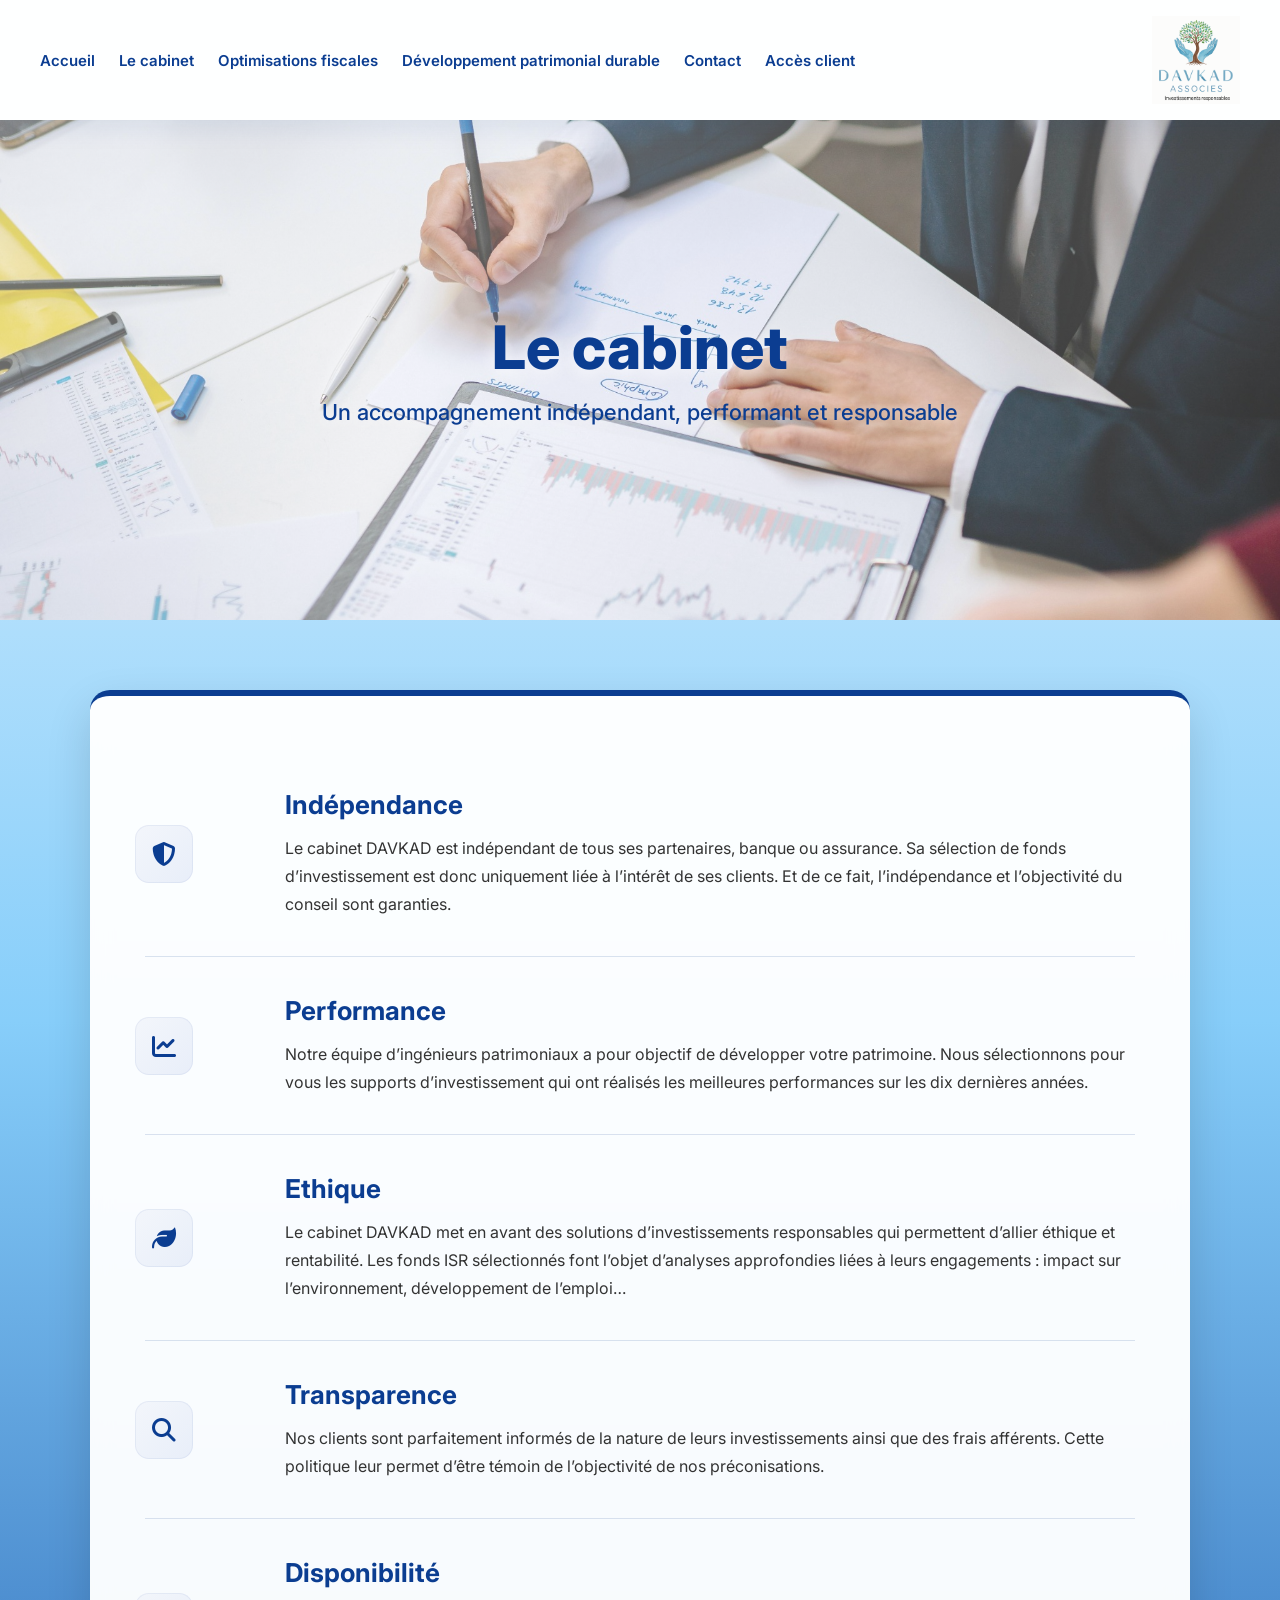
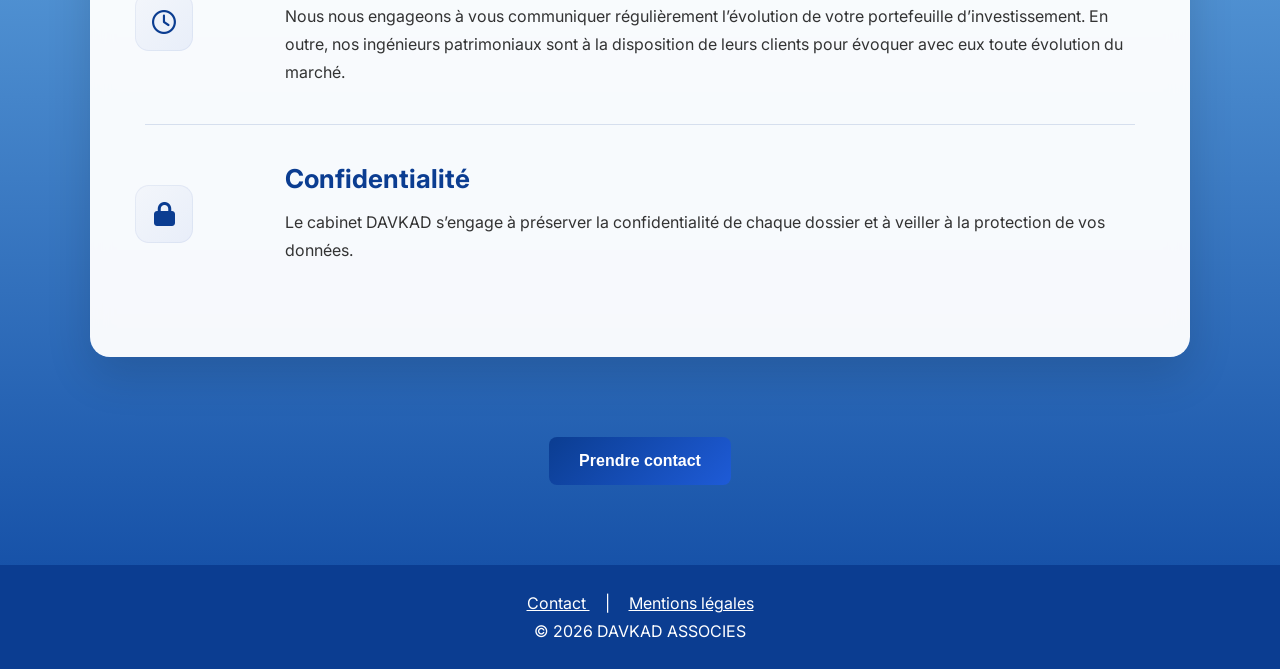
==== commit 6a06de35: "Add files via upload" ====
--- a/cabinet.html
+++ b/cabinet.html
@@ -4,61 +4,501 @@
 <meta charset="UTF-8">
 <meta name="viewport" content="width=device-width, initial-scale=1.0">
 <title>Le cabinet - DAVKAD ASSOCIES</title>
-<meta name="description" content="Découvrez les engagements du cabinet DAVKAD ASSOCIES : indépendance, performance, éthique, transparence, disponibilité et confidentialité.">
-<meta name="robots" content="index, follow">
-<meta name="author" content="DAVKAD ASSOCIES">
-<link rel="canonical" href="https://www.davkad.fr/">
-<link rel="icon" type="image/png" href="images/logo.png">
-<meta property="og:type" content="website">
-<meta property="og:locale" content="fr_FR">
-<meta property="og:site_name" content="DAVKAD ASSOCIES">
-<meta property="og:title" content="Le cabinet - DAVKAD ASSOCIES">
-<meta property="og:description" content="Découvrez les engagements du cabinet DAVKAD ASSOCIES : indépendance, performance, éthique, transparence, disponibilité et confidentialité.">
-<meta property="og:image" content="https://www.davkad.fr/images/logo.png">
-<meta property="og:url" content="https://www.davkad.fr/">
-<meta name="twitter:card" content="summary_large_image">
-<link rel="preconnect" href="https://fonts.googleapis.com">
-<link rel="preconnect" href="https://fonts.gstatic.com" crossorigin>
+
 <link rel="stylesheet" href="style.css">
-<link rel="stylesheet" href="https://cdnjs.cloudflare.com/ajax/libs/font-awesome/6.5.0/css/all.min.css">
+
+<style>
+
+/* POPUP */
+.popup {
+  position: fixed;
+  top: 0;
+  left: 0;
+  width: 100%;
+  height: 100%;
+  background: rgba(0,0,0,0.6);
+  display: none;
+  justify-content: center;
+  align-items: center;
+  z-index: 999;
+}
+
+.popup.active {
+  display: flex;
+}
+
+.popup-content {
+  background: white;
+  padding: 30px;
+  border-radius: 10px;
+  width: 90%;
+  max-width: 600px;
+  position: relative;
+}
+
+.close-btn {
+  position: absolute;
+  top: 10px;
+  right: 15px;
+  font-size: 20px;
+  cursor: pointer;
+}
+
+/* FORMULAIRE */
+.contact-form {
+  display: grid;
+  grid-template-columns: 1fr 1fr;
+  gap: 15px;
+}
+
+.input-group {
+  position: relative;
+}
+
+.input-group i {
+  position: absolute;
+  left: 12px;
+  top: 50%;
+  transform: translateY(-50%);
+  color: #888;
+}
+
+.input-group input,
+.input-group select {
+  width: 100%;
+  padding: 12px 12px 12px 35px;
+  border: 1px solid #ccc;
+  border-radius: 6px;
+}
+
+.full {
+  grid-column: span 2;
+}
+
+.contact-form button {
+  grid-column: span 2;
+  padding: 14px;
+  background: linear-gradient(135deg, #0b3d91, #1e5bd7);
+  color: white;
+  border: none;
+  border-radius: 6px;
+  cursor: pointer;
+}
+
+/* HERO */
+.hero-cabinet {
+  height: 500px;
+  background-image: url("./images/slide7.jpg");
+  background-size: cover;
+  background-position: center;
+  background-repeat: no-repeat;
+  position: relative;
+  display: flex;
+  align-items: center;
+  justify-content: center;
+}
+
+.hero-cabinet::after {
+  content: "";
+  position: absolute;
+  inset: 0;
+  background: linear-gradient(
+    135deg,
+    rgba(255,255,255,0.45),
+    rgba(255,255,255,0.18)
+  );
+}
+
+.hero-content {
+  position: relative;
+  z-index: 2;
+  text-align: center;
+}
+
+.hero-content h1 {
+  font-size: 60px;
+  margin-bottom: 20px;
+  color: #0b3d91;
+}
+
+.hero-content p {
+  font-size: 22px;
+  color: #0b3d91;
+  font-weight: 500;
+}
+
+/* SECTION */
+.section-cabinet {
+  width: 90%;
+  max-width: 1100px;
+  margin: 70px auto 80px;
+  padding: 55px;
+  border-radius: 20px;
+  background: rgba(255,255,255,0.96);
+  backdrop-filter: blur(10px);
+  border-top: 6px solid #0b3d91;
+  box-shadow: 0 18px 45px rgba(0,0,0,0.14);
+}
+
+/* BLOCS */
+.value-item {
+  display: flex;
+  align-items: center;
+  padding: 38px 0;
+  border-bottom: 1px solid rgba(11,61,145,0.14);
+  position: relative;
+}
+
+.value-item:last-child {
+  border-bottom: none;
+}
+
+/* ICONES */
+.icon-box {
+
+  position: absolute;
+  left: -10px;
+
+  min-width: 58px;
+  height: 58px;
+
+  border-radius: 14px;
+
+  background: linear-gradient(
+    135deg,
+    #f3f6fb,
+    #e8eef9
+  );
+
+  display: flex;
+  align-items: center;
+  justify-content: center;
+
+  box-shadow:
+  inset 0 0 0 1px rgba(11,61,145,0.06);
+}
+
+.icon-box i {
+  font-size: 24px;
+  color: #0b3d91;
+}
+
+/* PARAGRAPHES */
+.value-content {
+
+  margin-left: 140px;
+}
+
+.value-content h2 {
+  color: #0b3d91;
+  font-size: 26px;
+  margin-bottom: 14px;
+}
+
+.value-content p {
+  color: #333;
+  font-size: 16px;
+  line-height: 1.75;
+  margin: 0;
+}
+
+/* CTA */
+.cta-container {
+  text-align: center;
+  margin: 80px 0;
+}
+
+.cta-container button {
+  padding: 15px 30px;
+  border: none;
+  border-radius: 8px;
+  background: linear-gradient(135deg, #0b3d91, #1e5bd7);
+  color: white;
+  cursor: pointer;
+  font-size: 16px;
+}
+
+/* RESPONSIVE */
+@media(max-width: 900px) {
+
+  .hero-content h1 {
+    font-size: 42px;
+  }
+
+  .hero-content p {
+    font-size: 18px;
+  }
+
+  .section-cabinet {
+    padding: 35px;
+  }
+
+  .value-item {
+    flex-direction: column;
+    align-items: flex-start;
+    gap: 25px;
+  }
+
+  .icon-box {
+    position: relative;
+    left: 0;
+  }
+
+  .value-content {
+    margin-left: 0;
+  }
+
+  .value-content h2 {
+    font-size: 24px;
+  }
+
+  .value-content p {
+    font-size: 15px;
+  }
+
+  .contact-form {
+    grid-template-columns: 1fr;
+  }
+
+  .full,
+  .contact-form button {
+    grid-column: span 1;
+  }
+}
+
+</style>
+
+<link rel="stylesheet"
+href="https://cdnjs.cloudflare.com/ajax/libs/font-awesome/6.5.0/css/all.min.css">
+
 </head>
+
 <body>
+
+<!-- HEADER -->
 <header>
-  <nav aria-label="Navigation principale">
+  <nav>
     <a href="index.html">Accueil</a>
     <a href="cabinet.html">Le cabinet</a>
     <a href="optimisations.html">Optimisations fiscales</a>
     <a href="patrimoine.html">Développement patrimonial durable</a>
-    <a href="index.html#contact-formulaire">Contact</a>
+    <a href="#" onclick="openPopup()">Contact</a>
     <a href="client.html">Accès client</a>
   </nav>
-  <div class="logo"><a href="index.html"><img src="images/logo.png" alt="DAVKAD ASSOCIES - Investissements responsables" loading="eager"></a></div>
+
+  <div class="logo">
+    <img src="images/logo.png" alt="DAVKAD ASSOCIES">
+  </div>
 </header>
 
-<section class="hero hero-cabinet"><div class="hero-content"><h1>Le cabinet</h1><p>Un accompagnement indépendant, performant et responsable</p></div></section>
-<section class="section-card">
-  <div class="value-item"><div class="icon-box"><i class="fa-solid fa-shield-halved"></i></div><div class="value-content"><h2>Indépendance</h2><p>Le cabinet DAVKAD est indépendant de tous ses partenaires, banque ou assurance. Sa sélection de fonds d’investissement est donc uniquement liée à l’intérêt de ses clients. Et de ce fait, l’indépendance et l’objectivité du conseil sont garanties.</p></div></div><div class="value-item"><div class="icon-box"><i class="fa-solid fa-chart-line"></i></div><div class="value-content"><h2>Performance</h2><p>Notre équipe d’ingénieurs patrimoniaux a pour objectif de développer votre patrimoine. Nous sélectionnons pour vous les supports d’investissement qui ont réalisé les meilleures performances sur les dix dernières années.</p></div></div><div class="value-item"><div class="icon-box"><i class="fa-solid fa-leaf"></i></div><div class="value-content"><h2>Éthique</h2><p>Le cabinet DAVKAD met en avant des solutions d’investissements responsables qui permettent d’allier éthique et rentabilité. Les fonds ISR sélectionnés font l’objet d’analyses approfondies liées à leurs engagements : impact sur l’environnement, développement de l’emploi…</p></div></div><div class="value-item"><div class="icon-box"><i class="fa-solid fa-magnifying-glass"></i></div><div class="value-content"><h2>Transparence</h2><p>Nos clients sont parfaitement informés de la nature de leurs investissements ainsi que des frais afférents. Cette politique leur permet d’être témoin de l’objectivité de nos préconisations.</p></div></div><div class="value-item"><div class="icon-box"><i class="fa-regular fa-clock"></i></div><div class="value-content"><h2>Disponibilité</h2><p>Nous nous engageons à vous communiquer régulièrement l’évolution de votre portefeuille d’investissement. En outre, nos ingénieurs patrimoniaux sont à la disposition de leurs clients pour évoquer avec eux toute évolution du marché.</p></div></div><div class="value-item"><div class="icon-box"><i class="fa-solid fa-lock"></i></div><div class="value-content"><h2>Confidentialité</h2><p>Le cabinet DAVKAD s’engage à préserver la confidentialité de chaque dossier et à veiller à la protection de vos données.</p></div></div></section><div class="cta-container"><button onclick="openPopup()">Prendre contact</button></div><div class="popup" id="contactPopup" aria-hidden="true">
+<!-- HERO -->
+<section class="hero-cabinet">
+  <div class="hero-content">
+    <h1>Le cabinet</h1>
+    <p>Un accompagnement indépendant, performant et responsable</p>
+  </div>
+</section>
+
+<!-- CONTENU -->
+<section class="section-cabinet">
+
+  <div class="value-item">
+    <div class="icon-box">
+      <i class="fa-solid fa-shield-halved"></i>
+    </div>
+
+    <div class="value-content">
+      <h2>Indépendance</h2>
+
+      <p>
+        Le cabinet DAVKAD est indépendant de tous ses partenaires, banque ou assurance.
+        Sa sélection de fonds d’investissement est donc uniquement liée à l’intérêt de ses clients.
+        Et de ce fait, l’indépendance et l’objectivité du conseil sont garanties.
+      </p>
+    </div>
+  </div>
+
+  <div class="value-item">
+    <div class="icon-box">
+      <i class="fa-solid fa-chart-line"></i>
+    </div>
+
+    <div class="value-content">
+      <h2>Performance</h2>
+
+      <p>
+        Notre équipe d’ingénieurs patrimoniaux a pour objectif de développer votre patrimoine.
+        Nous sélectionnons pour vous les supports d’investissement qui ont réalisés les meilleures
+        performances sur les dix dernières années.
+      </p>
+    </div>
+  </div>
+
+  <div class="value-item">
+    <div class="icon-box">
+      <i class="fa-solid fa-leaf"></i>
+    </div>
+
+    <div class="value-content">
+      <h2>Ethique</h2>
+
+      <p>
+        Le cabinet DAVKAD met en avant des solutions d’investissements responsables qui permettent
+        d’allier éthique et rentabilité. Les fonds ISR sélectionnés font l’objet d’analyses approfondies
+        liées à leurs engagements : impact sur l’environnement, développement de l’emploi…
+      </p>
+    </div>
+  </div>
+
+  <div class="value-item">
+    <div class="icon-box">
+      <i class="fa-solid fa-magnifying-glass"></i>
+    </div>
+
+    <div class="value-content">
+      <h2>Transparence</h2>
+
+      <p>
+        Nos clients sont parfaitement informés de la nature de leurs investissements ainsi que des frais afférents.
+        Cette politique leur permet d’être témoin de l’objectivité de nos préconisations.
+      </p>
+    </div>
+  </div>
+
+  <div class="value-item">
+    <div class="icon-box">
+      <i class="fa-regular fa-clock"></i>
+    </div>
+
+    <div class="value-content">
+      <h2>Disponibilité</h2>
+
+      <p>
+        Nous nous engageons à vous communiquer régulièrement l’évolution de votre portefeuille d’investissement.
+        En outre, nos ingénieurs patrimoniaux sont à la disposition de leurs clients pour évoquer avec eux
+        toute évolution du marché.
+      </p>
+    </div>
+  </div>
+
+  <div class="value-item">
+    <div class="icon-box">
+      <i class="fa-solid fa-lock"></i>
+    </div>
+
+    <div class="value-content">
+      <h2>Confidentialité</h2>
+
+      <p>
+        Le cabinet DAVKAD s’engage à préserver la confidentialité de chaque dossier
+        et à veiller à la protection de vos données.
+      </p>
+    </div>
+  </div>
+
+</section>
+
+<!-- CTA -->
+<div class="cta-container">
+  <button onclick="openPopup()">Prendre contact</button>
+</div>
+
+<!-- POPUP -->
+<div class="popup" id="contactPopup">
   <div class="popup-content">
-    <span class="close-btn" onclick="closePopup()" aria-label="Fermer">&times;</span>
-    <h2>Nous contacter</h2>
+
+    <span class="close-btn" onclick="closePopup()">&times;</span>
+
     <form class="contact-form" action="https://formspree.io/f/mjglylrj" method="POST">
-      <input type="text" name="_gotcha" style="display:none" tabindex="-1" autocomplete="off">
-      <div class="input-group"><i class="fa fa-user"></i><input type="text" name="nom" placeholder="Nom *" required></div>
-      <div class="input-group"><i class="fa fa-user"></i><input type="text" name="prenom" placeholder="Prénom *" required></div>
-      <div class="input-group full"><i class="fa fa-envelope"></i><input type="email" name="email" placeholder="Email *" required></div>
-      <div class="input-group"><i class="fa fa-phone"></i><input type="tel" name="telephone" placeholder="Téléphone mobile"></div>
-      <div class="input-group"><i class="fa fa-calendar"></i><input type="number" name="age" placeholder="Âge"></div>
-      <div class="input-group full"><i class="fa fa-briefcase"></i><input type="text" name="profession" placeholder="Profession"></div>
-      <div class="input-group full"><i class="fa fa-euro-sign"></i><select name="revenu"><option value="">Tranche de revenu</option><option>0 à 30 000 € par an</option><option>30 001 à 50 000 € par an</option><option>50 001 à 80 000 € par an</option><option>Plus de 80 000 € par an</option></select></div>
+
+      <div class="input-group">
+        <i class="fa fa-user"></i>
+        <input type="text" name="nom" placeholder="Nom *" required>
+      </div>
+
+      <div class="input-group">
+        <i class="fa fa-user"></i>
+        <input type="text" name="prenom" placeholder="Prénom *" required>
+      </div>
+
+      <div class="input-group full">
+        <i class="fa fa-envelope"></i>
+        <input type="email" name="email" placeholder="Email *" required>
+      </div>
+
+      <div class="input-group">
+        <i class="fa fa-phone"></i>
+        <input type="tel" name="telephone" placeholder="Téléphone mobile">
+      </div>
+
+      <div class="input-group">
+        <i class="fa fa-calendar"></i>
+        <input type="number" name="age" placeholder="Âge">
+      </div>
+
+      <div class="input-group full">
+        <i class="fa fa-briefcase"></i>
+        <input type="text" name="profession" placeholder="Profession">
+      </div>
+
+      <div class="input-group full">
+        <i class="fa fa-euro-sign"></i>
+
+        <select name="revenu">
+          <option value="">Tranche de revenu</option>
+          <option>0 à 30 000 €</option>
+          <option>30 000 – 50 000 €</option>
+          <option>50 000 – 80 000 €</option>
+          <option>80 000 € +</option>
+        </select>
+      </div>
+
       <button type="submit">Envoyer</button>
+
     </form>
+
   </div>
 </div>
-<footer>
-  <p><a href="index.html#contact-formulaire">Contact</a> | <a href="mentions.html">Mentions légales</a></p>
-  <p>Mis à jour le 30/03/2026</p>
+
+<!-- FOOTER -->
+<footer style="background:#0b3d91;color:white;padding:20px;text-align:center;">
+
+  <p>
+    <a href="#" onclick="openPopup()" style="color:white;">
+      Contact
+    </a>
+
+    |
+
+    <a href="mentions.html" style="color:white;">
+      Mentions légales
+    </a>
+  </p>
+
   <p>© 2026 DAVKAD ASSOCIES</p>
+
 </footer>
-<script src="script.js" defer></script>
+
+<script>
+
+function openPopup() {
+  document.getElementById("contactPopup").classList.add("active");
+}
+
+function closePopup() {
+  document.getElementById("contactPopup").classList.remove("active");
+}
+
+window.onclick = function(e) {
+
+  const popup = document.getElementById("contactPopup");
+
+  if (e.target === popup) {
+    popup.classList.remove("active");
+  }
+}
+
+</script>
+
 </body>
 </html>
